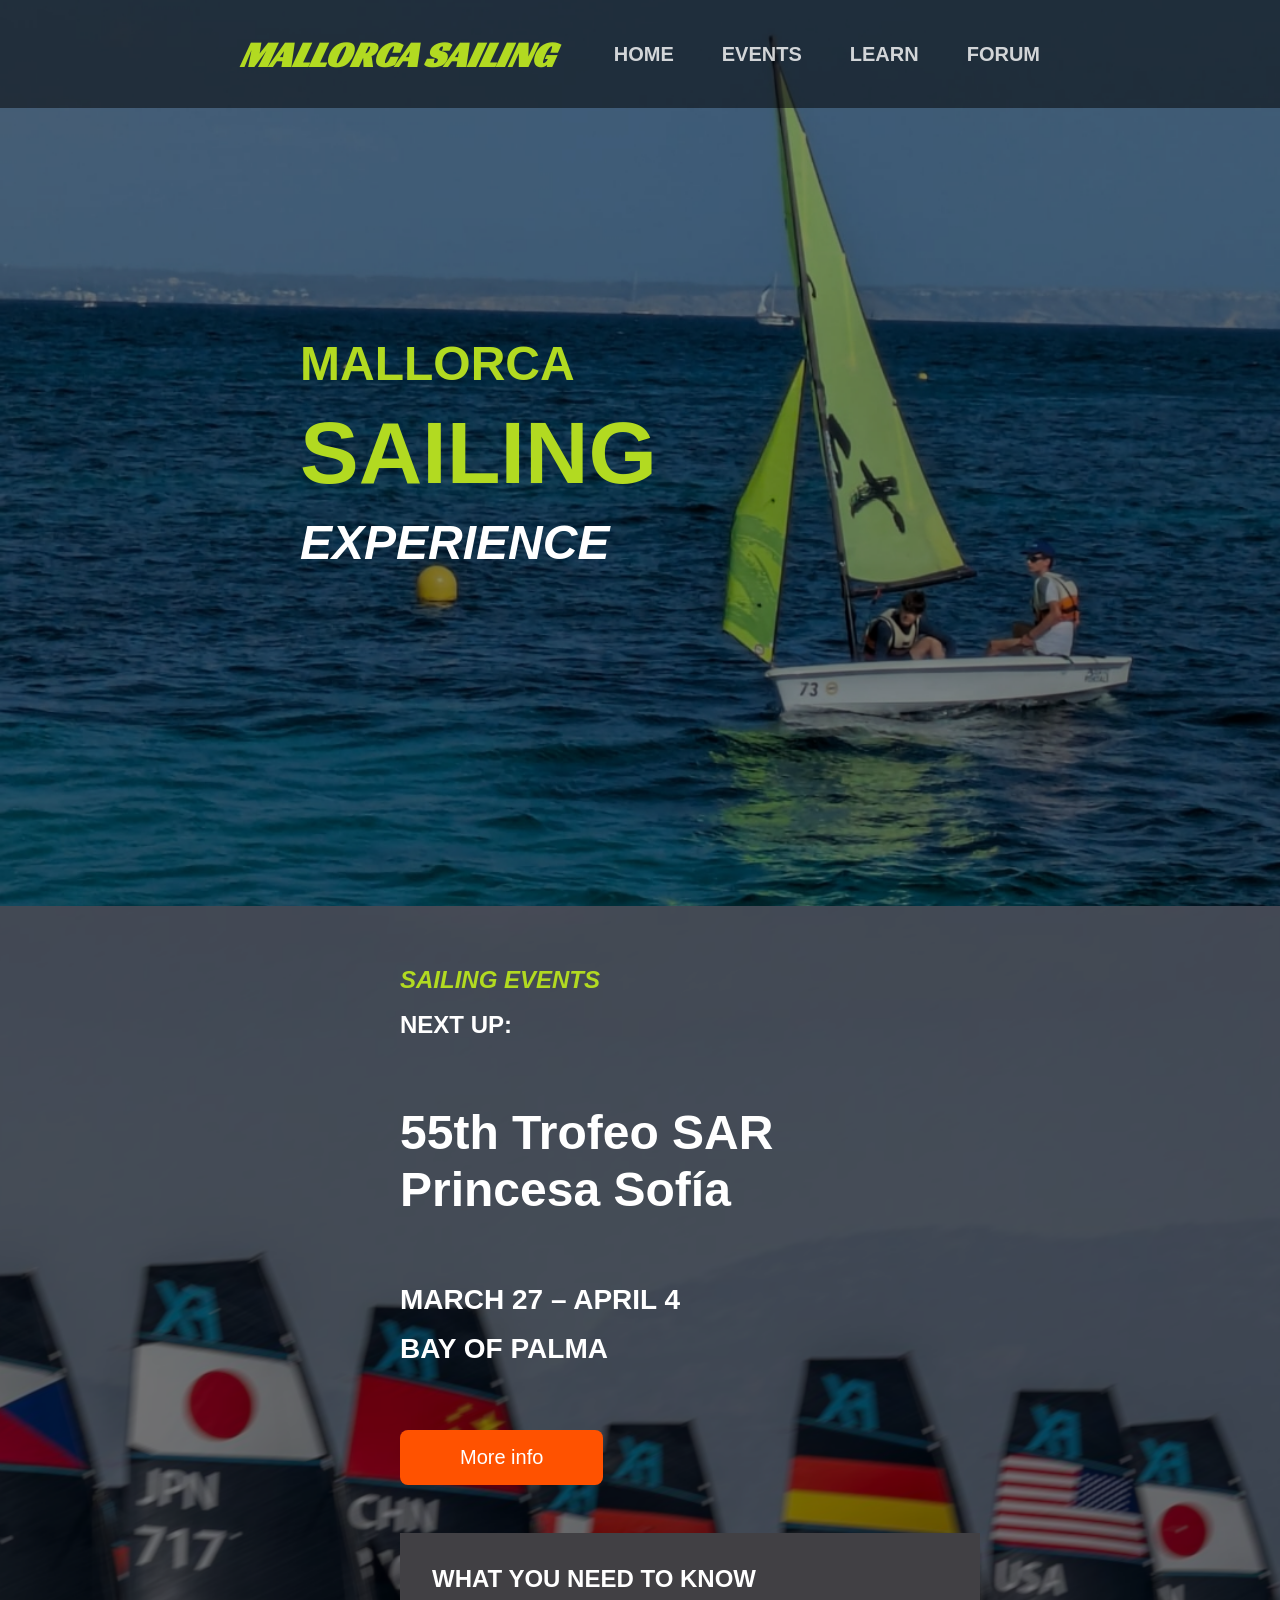
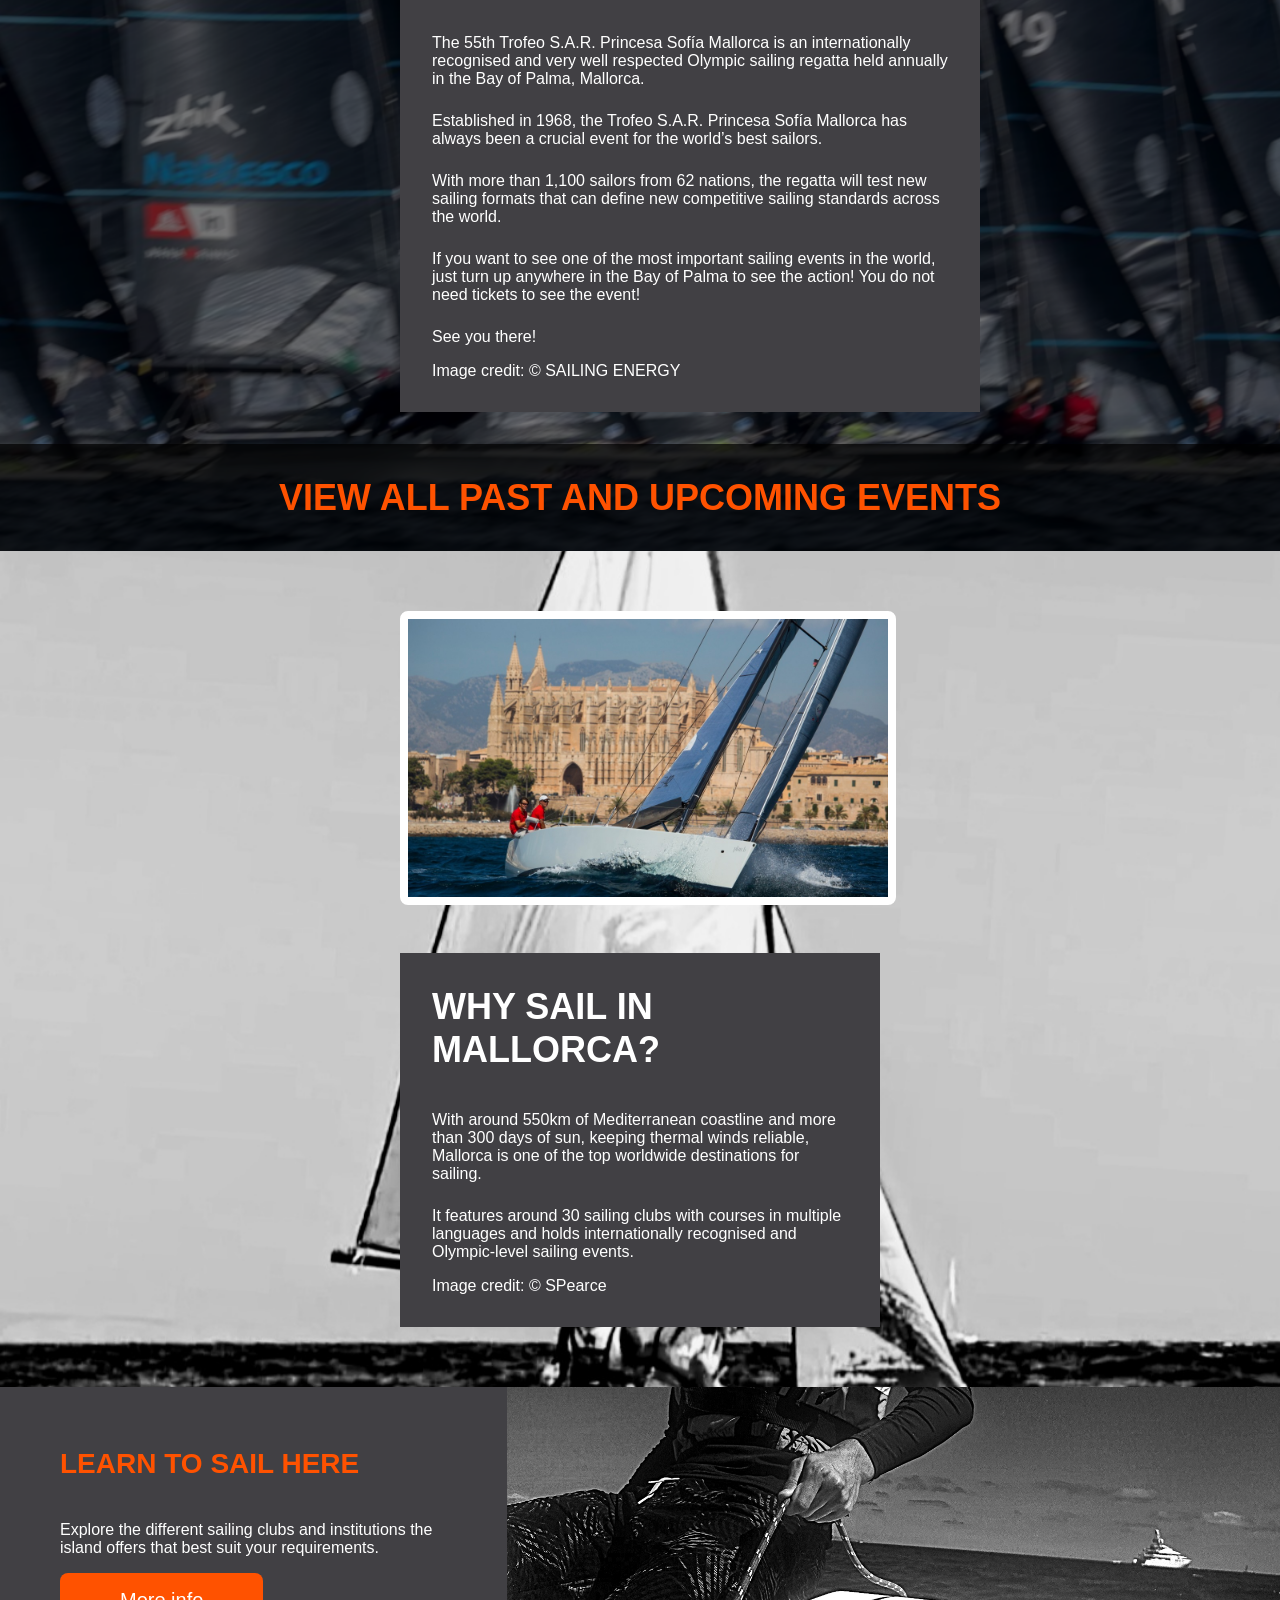
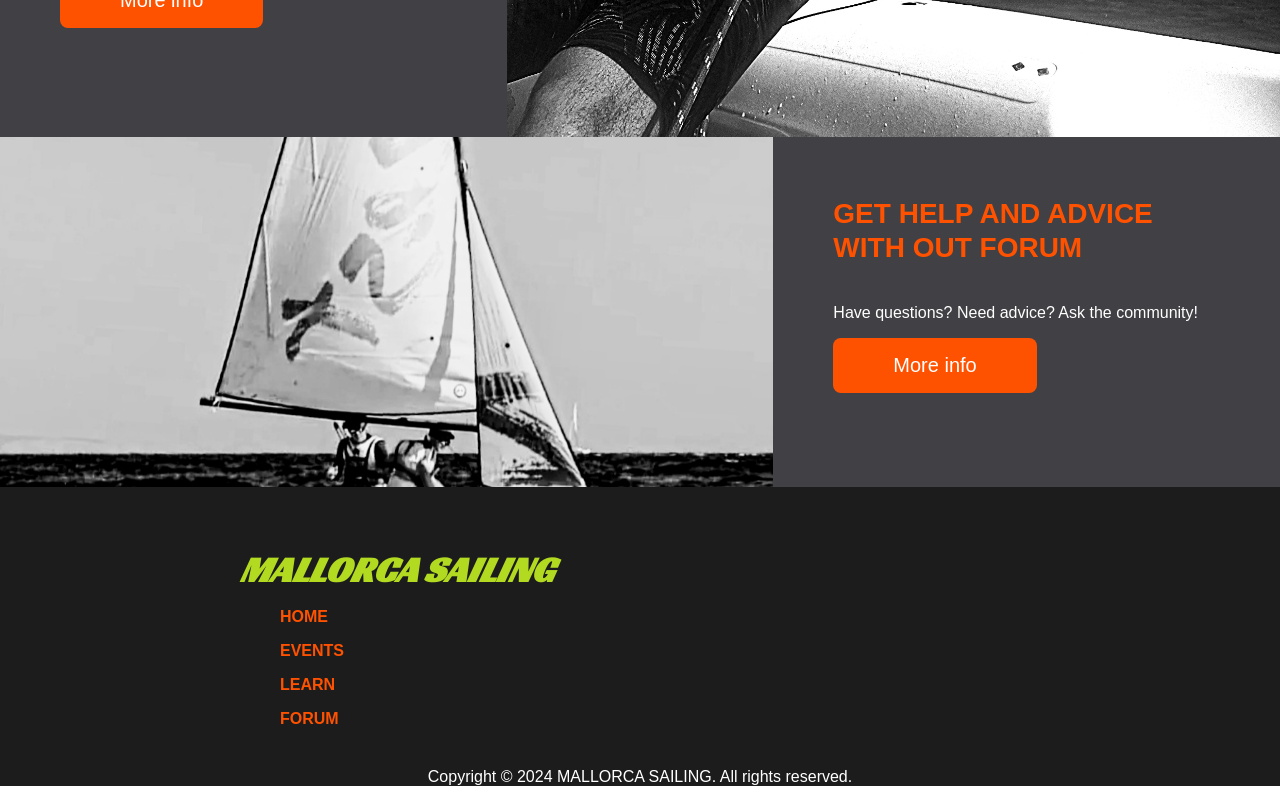
==== index.html @ 7bce22aa "Add files via upload" ====
<!DOCTYPE html>
<html lang="en">
<head>
    <meta charset="UTF-8">
    <meta name="viewport" content="width=device-width, initial-scale=1.0">
    <link href="https://fonts.googleapis.com/css2?family=Racing+Sans+One&display=swap" rel="stylesheet">
    <link rel="stylesheet" href="styles.css">
    <title>MALLORCA SAILING</title>
</head>
<body>
<section class="navbar">
    <div class="navcontent">
        <div class="logo"><i>MALLORCA SAILING</i></div>

<!-- AI GENERATED CODE: ADDING A BURGER MENU FOR MOBILE DEVICES- this section displays the burger icon by styling span to look like lines in css -->

<button class="burger-menu" id="burgerBtn">
    <span></span>
    <span></span>
    <span></span>
</button>

<!-- END OF AI GENERATED CODE -->

        <nav class="defaultlink navbaroptions">
         <ul>
           <li><a href="index.html"><h6>HOME</h6></a></li>
           <li><a href="events.html"><h6>EVENTS</h6></a></li>
           <li><a href="learn.html"><h6>LEARN</h6></a></li>
           <li><a href="forum.html"><h6>FORUM</h6></a></li>
           
         </ul>
        </nav>
    </div>

<!-- AI GENERATED CODE: ADDING A BURGER MENU FOR MOBILE DEVICES- this section displays the nav options -->
<nav class="defaultlink mobile-menu" id="mobileMenu">
    <ul>
        <li><a href="index.html">HOME</a></li>
        <li><a href="events.html">EVENTS</a></li>
        <li><a href="learn.html">LEARN</a></li>
        <li><a href="forum.html">FORUM</a></li>
        
    </ul>
</nav>
<!-- END OF AI GENERATED CODE -->

</section>

<section class="herosection"> 
    <div class="herotext">
        <h1 class="mallorca">MALLORCA</h1>
        <h1 class="sailing">SAILING</h1>
        <h1 class="experience"><i>EXPERIENCE</i></h1>
    </div>
</section>

<section class="trofeo">
    <div class="trofeotext">
        <div class="maindetails">
        <div class="groupedtext">    
            <h5 class="sailingeventstitle"><i>SAILING EVENTS</i></h5>
            <h5>NEXT UP:</h5>
        </div>
            
         <h2>55th Trofeo SAR Princesa Sofía</h2>
            <div class="groupedtext">
                <h4>MARCH 27 – APRIL 4</h4>
                <h4>BAY OF PALMA</h4>
            </div>
          <a href="eventpage.html"><button class="button1">More info</button></a>
        </div>

        <div class="textwithgreybackground">
            <h5>WHAT YOU NEED TO KNOW</h5>
            <p>The 55th Trofeo S.A.R. Princesa Sofía Mallorca is an internationally recognised and very well respected Olympic sailing regatta held annually in the Bay of Palma, Mallorca.</p>
            <p>Established in 1968, the Trofeo S.A.R. Princesa Sofía Mallorca has always been a crucial event for the world’s best sailors.</p>
            <p>With more than 1,100 sailors from 62 nations, the regatta will test new sailing formats that can define new competitive sailing standards across the world.</p>
            <p>If you want to see one of the most important sailing events in the world, just turn up anywhere in the Bay of Palma to see the action! You do not need tickets to see the event!</p>
            <p>See you there!</p>
            <p class="credit">Image credit: © SAILING ENERGY</p>
        </div>
        
        
    </div>
    <div class="defaultlink viewmore">
        <div class="viewmoretext"><a href="events.html"><h3>VIEW ALL PAST AND UPCOMING EVENTS</h3></a></div>
    </div>
</section>

<section class="sailinginmallorca">
    <div class="sailingimagesection">
        <img class="sailingimage" src="images/about-sailing-in-mallorca.jpg" alt="two people sailing">
        
    </div>
    <div class="textwithgreybackground">
        <h3>WHY SAIL IN MALLORCA?</h3>
        <p>With around 550km of Mediterranean coastline and more than 300 days of sun, keeping thermal winds reliable, Mallorca is one of the top worldwide destinations for sailing.</p>
        <p>It features around 30 sailing clubs with courses in multiple languages and holds internationally recognised and Olympic-level sailing events.</p>
        <p class="credit">Image credit: © SPearce</p>
    </div>
</section>

<section class="overviewofsite">
    <div class="content1">
        <div class="textcontent">
             <div class="viewmoretext"><a href="learn.html"><h4>LEARN TO SAIL HERE</h4></a></div>
             <p>Explore the different sailing clubs and institutions the island offers that best suit your requirements.</p>
             <a href="learn.html"><button class="button1">More info</button></a>
        </div>
        <div class="indeximagesection">
             <img src="images/20240704_162201(1).jpg" alt="a person learning how to sail">
        </div>
    </div>

    <div class="content1">
        <div class="indeximagesection">
             <img src="images/Screenshot_20260305_173916_Photo Editor(1).jpg" alt="a small sailboat out at sea">
        </div>
        <div class="textcontent">
             <div class="viewmoretext"><a href="forum.html"><h4>GET HELP AND ADVICE WITH OUT FORUM</h4></a></div>
             <p>Have questions? Need advice? Ask the community!</p>
             <a href="forum.html"><button class="button1">More info</button></a>
        </div>
    </div>
</section>
    


<footer>
    <div class="footercontent">
        <div class="footerrowitems">
             <div class="logo"><i>MALLORCA SAILING</i></div>
                <nav class="defaultlink footernavoptions">
                  <ul>
                     <li><a href="index.html">HOME</a></li>
                     <li><a href="events.html">EVENTS</a></li>
                     <li><a href="learn.html">LEARN</a></li>
                     <li><a href="forum.html">FORUM</a></li>
                  </ul>
                </nav>
        </div>

        <div class="copyright">
             <p>Copyright © 2024 MALLORCA SAILING. All rights reserved.</p>
        </div>
    </div>
</footer>

<!-- AI GENERATED CODE: MAKING THE BURGER MENU FUNCTIONAL- this JS script will display the nav options when the burger button is clicked -->
<script>
    document.getElementById('burgerBtn').addEventListener('click', function() {
        document.getElementById('mobileMenu').classList.toggle('active');
    });
    
    // Optional: Close menu when a link is clicked
    document.querySelectorAll('.mobile-menu a').forEach(link => {
        link.addEventListener('click', function() {
            document.getElementById('mobileMenu').classList.remove('active');
        });
    });
</script>
<!-- END OF AI GENERATED CODE -->

</body>
</html>
---- styles.css ----
/*AI GENERATED CODE - Fixing the margin/ padding issue that caused a space around the aged -- "How do I remove the space around the edge of my website?" */
body, html {
    margin: 0;
    padding: 0;
}
/*END OF AI GENERATED CODE*/

:root {
    /* Color Palette */
    --primary-color: #B2DA21; /* Green */
    --secondary-color: #414044; /* Dark Gray */
    --accent-color: #FF5200; /* Orange */
    --background-color: #FFFFFF; /* Alice Blue */
    --navigation-background-color: rgba(0, 0, 0, 0.5); /* Light Gray */
    --footer-background-color: #1C1C1C; /* Light Gray */
    --text-color: #ffffff; /* Dark Gray */

    /* Typography */
    --logo-font-family: 'Racing Sans One', sans-serif;
    --font-family: 'Bahnschrift', sans-serif;
    --secondary-font-family: 'Helvetica', sans-serif;

    --main-heading-font-size: 88px;
    --main-subheading-font-size: 48px;
    --logo-font-size: 36px;
    --primary-font-size: 36px;
    --secondary-font-size: 28px;
    --tertiary-font-size: 24px;
    --quaternary-font-size: 20px;
    --quinary-font-size: 16px;

    --heading-weight: 700;
    --navigation-weight: 400;

    /* Spacing */
    --small-spacing: 8px;
    --medium-spacing: 16px;
    --large-spacing: 24px;
    --xlarge-spacing: 32px;
    --xxlarge-spacing: 48px;

    /* Padding */
    --xsmall-padding: 8px;
    --small-padding: 16px;
    --regular-padding: 32px;
    --medium-padding: 60px;
    --large-padding: 240px;
    --xlarge-padding: 300px;
    --xxlarge-padding: 400px;

    /* Border Radius */
    --border-radius: 8px;
    --larger-border-radius: 16px;

    /*Margin*/
    --small-margin: 8px;
    --medium-margin: 16px;
    --large-margin: 24px;    


}

/*--GLOBAL TYPOGRAPHY STYLES--*/

h1, h2, h3, h4, h5, h6 {
    font-family: var(--font-family);
    margin: 0;
    margin-bottom: var(--medium-spacing);
    line-height: 1.2;
}

h1 {
    font-size: var(--main-heading-font-size);
}

h2 {
    font-size: var(--main-subheading-font-size);
}

h3 {
    font-size: var(--primary-font-size);
}   

h4 {
    font-size: var(--secondary-font-size);
}   

h5 {
    font-size: var(--tertiary-font-size);
}

h6 {
    font-size: var(--quaternary-font-size);
}   


p {
    font-family: var(--secondary-font-family);
    font-size: var(--quinary-font-size);
    margin: 0;
    margin-top: var(--small-spacing);
}

a {
    color: var(--accent-color);
    font-weight: var(--heading-weight);
    font-family: var(--secondary-font-family);
    text-decoration: underline rgba(255, 82, 0, 0);
    text-decoration-thickness: 3px;
    text-underline-offset: 3px;
    transition: color 0.3s ease, text-decoration-color 0.3s ease;
}

a:hover {
    color: var(--accent-color);
    text-decoration-color: rgba(255, 82, 0, 1);
}




/*-----------------------------NAVIGATION BAR AND FOOTER (USED THROUGHOUT ALL PAGES)-----------------------------*/

/*--NAVIGATION BAR--*/

    


.navbar {
    background-color: var(--navigation-background-color);
    color: var(--text-color);
    display: flex;
    padding: var(--xsmall-padding) var(--large-padding);
    position: fixed;
    top: 0;
    left: 0;
    right: 0;
    z-index: 1000;
}


/*AI GENERATED CODE - Putting the navigation options next to the logo rather than under it -- "Why are my nav options under the logo?" */
.navcontent {
    display: flex;
    justify-content: space-between;
    align-items: center;
    width: 100%;
}
/*END OF AI GENERATED CODE*/


.burger-menu {
    display: none; /* Hidden on desktop */
}

.mobile-menu {
    display: none; /* Hidden by default */
}


.logo {
    font-family: var(--logo-font-family);
    font-size: var(--logo-font-size);
    color: var(--primary-color);
    font-weight: var(--heading-weight);
}


.navbaroptions ul {
    display: flex;
    list-style: none;
    gap: var(--xxlarge-spacing);
    
}

.navbaroptions a {
    color: rgba(255, 255, 255, 0.8);
    padding: var(--small-padding) var(--small-padding);
    /*AI GENERATED CODE - Adjusting underline gap and thickness -- "How do I make the text decoration underline be further apart from the word and thicker?" */
    text-underline-offset: 8px;
    text-decoration-thickness: 3px;
    /*END OF AI GENERATED CODE*/
}

.navbaroptions h6 {
    margin-bottom: 0;
}

.defaultlink a:hover {
    color: rgba(255, 255, 255, 1);
    text-decoration-color: rgba(255, 255, 255, 1);
}

.primarylink a:hover {
    color: var(--accent-color);
    text-decoration-color: rgba(255, 82, 0, 1);
}

.secondarylink a:hover {
    color: var(--secondary-color);
    text-decoration: underline rgba(65, 64, 68 , 1);
}

/*--END OF NAVIGATION BAR--*/

/*--FOOTER--*/
.footercontent {
    background-color: var(--footer-background-color);
    color: var(--text-color);
    display: flex;
    flex-direction: column;
    padding: var(--medium-padding) var(--large-padding);
    font-family: var(--secondary-font-family);
    font-size: var(--quinary-font-size);
    gap: var(--medium-spacing);
}
.footernavoptions ul {
    display: flex;
    flex-direction: column;
    list-style: none;
    gap: var(--medium-spacing);
}

.copyright {
    display: flex;
    justify-content: center;
    align-items: center;
    margin-bottom: calc(var(--medium-padding) * -1);
}

/*END OF FOOTER--*/

/*-----------------------------END OF NAVIGATION BAR AND FOOTER (USED THROUGHOUT ALL PAGES)-----------------------------*/


/*-----------------------------HOME PAGE STYLES-----------------------------*/


/*--HERO SECTION--*/
.herosection {
    min-height: 34vh;
    background-image: url('images/sail2.png');
    background-size: cover;
    background-position: center;
    display: flex;
    flex-direction: column;
    justify-content: center;
    align-items: flex-start;
    padding: var(--xlarge-padding);
    margin-top: 0px;
}

.herotext {
    font-family: var(--font-family);
    display: flex;
    flex-direction: column;
    gap: var(--small-spacing);
}

.mallorca {
    color: var(--primary-color);
    font-size: var(--main-subheading-font-size);
    font-weight: var(--heading-weight);
    margin: 0;
}

.sailing {
    color: var(--primary-color);
    font-size: var(--main-heading-font-size);
    font-weight: var(--heading-weight);
    margin: 0;
}

.experience {
    color: var(--text-color);
    font-size: var(--main-subheading-font-size);
    font-weight: var(--heading-weight);
    margin: 0;
}
/*--END OF HERO SECTION--*/

/*--UPCOMING EVENT INFORMATION--*/
.trofeo {
    background-image: url('images/3252053.png');
    background-size: cover;
    background-position: center;
    color: var(--text-color);
    padding: var(--medium-padding) var(--xlarge-padding) 0 var(--xxlarge-padding);
}

.trofeotext {
    display: flex;
    flex-direction: row;
    flex-wrap: wrap;
    gap: var(--xxlarge-spacing);
}


.maindetails {
    display: flex;
    flex-direction: column;
    gap: var(--xxlarge-spacing);
    flex: 1;
    min-width: 300px;
}

.groupedtext {
    display: flex;
    flex-direction: column;
    gap: var(--xsmall-spacing);
}

.sailingeventstitle {
    color: var(--primary-color);
}

.button1 {
    background-color: var(--accent-color);
    color: var(--text-color);
    padding: var(--small-padding) var(--medium-padding);
    border: none;
    border-radius: var(--border-radius);
    font-family: var(--secondary-font-family);
    font-size: var(--quaternary-font-size);
    cursor: pointer;
    transition: background-color 0.3s ease;
    width: fit-content;
}

.button1:hover {
    background-color: var(--footer-background-color);
    color: var(--primary-color);
}

.moredetails {
    display: flex;
    flex-direction: column;
    background-color: var(--secondary-color);
    padding: var(--small-padding);
    flex: 1;
}

.viewmore {
    margin-top: var(--xlarge-spacing);
    background-color: rgba(0, 0, 0, 0.7);
    color: var(--accent-color);
    padding: var(--regular-padding) var(--medium-padding);
    border: none;
    font-family: var(--secondary-font-family);
    font-size: var(--tertiary-font-size);
    display: flex;
    justify-content: center;
    align-items: center;
    /*AI ADVICE (PULLED CODE)- Not automatically generated, I chose this method to get the .viewmore seection to ignore the padding rules set in the .trofeo section.*/
    margin-left: calc(var(--xxlarge-padding) * -1);
    margin-right: calc(var(--xlarge-padding) * -1);
    /*END OF AI-PULLED CODE*/
}

.viewmore h3 {
    margin-bottom: 0;
}
/*--END OF UPCOMING EVENT INFORMATION--*/
/*--WHY SAIL IN MALLORCA SECTION--*/
.sailinginmallorca {
    background-image: url('images/Screenshot_20260305_173916_Photo\ Editor\(1\).jpg');
    background-size: cover;
    background-position: center;
    padding: var(--medium-padding) var(--xxlarge-padding);
    display: flex;
    flex-direction: row;
    align-items: stretch;
    justify-content: center;
    gap: var(--xxlarge-spacing);
    flex-wrap: wrap;
}

.textwithgreybackground {
    display: flex;
    justify-content: center;
    align-items: left;
    background-color: var(--secondary-color);
    flex-direction: column;
    width: 100%;
    padding: var(--regular-padding);
    color: var(--text-color);
    gap: var(--medium-spacing);
    min-width: 300px;
    flex: 1;
}

.sailingimagesection {
    display: flex;
    flex-direction: column;
    flex:1;
    min-width: 300px;
}

.sailingimage {
    border-color: var(--text-color);
    border-style: solid;
    border-width: 8px;
    border-radius: var(--border-radius);
    width: 100%;
}

.credit {
    height: auto;
    margin: 0;
}
    
.sailinginmallorcatext p {
    margin: 0;
}
/*--END OF WHY SAIL IN MALLORCA SECTION--*/
/*--OVERVIEW OF MALLORCA SAILING--*/
.overviewofsite {
    background-color: var(--background-color);
    display: flex;
    flex-direction: column;
}

.content1 {
    background-color: var(--secondary-color);
    display: flex;
    flex-direction: row;
    max-height: 350px;
}

.textcontent {
    display: flex;
    flex-direction: column;
    gap: var(--medium-spacing);
    padding: var(--medium-padding);
    color: var(--text-color);
    flex: 1;
}

.textcontent button {
    margin-top: auto;
} 

.indeximagesection {
    display: flex;
    flex: 2;
    
    
}


.indeximagesection img {
    width: 100%;
    height: 100%;
    object-fit: cover;
    object-position: center 70%;

}
/*END OF AI GENERATED CODE*/



/*--END OF OVERVIEW OF MALLORCA SAILING--*/




/*-----------------------------END OF HOME PAGE STYLES-----------------------------*/

/*-----------------------------EVENTS STYLES-----------------------------*/
.herosection2 {
    /*AI TIP - I wanted to add a dark overlay to the background image to make the text more readable without having to add a separate element - AI Prompt: "can this work? background-image: url('images/THISONE.jpg') rgba(0, 0, 0, 0.5);" */
    background: linear-gradient(rgba(0, 0, 0, 0.5), rgba(0, 0, 0, 0.5)), url('images/THISONE.jpg');
    /*END OF AI TIP*/
    background-size: cover;
    background-position: bottom;
    display: flex;
    flex-direction: column;
    justify-content: left;
    align-items: left;
    text-align: left;
    padding: var(--small-padding) var(--xlarge-padding) ;
    margin-top: 0px;
    height: 300px;
}

.herotext2 {
    margin-top: 200px;
    color: var(--text-color);
    font-family: var(--font-family);
    font-size: var(--primary-font-size);
    display: flex;
    flex-direction: column;
    gap: var(--small-spacing);
}

/*AI GENERATED CODE - Fixing the issue of the nav options not going to the left and the search bar not going to the right -- "What css rules above are stopping the search bar from appearing to the right side?" */
.secondarynav {
    display: flex;
    flex-direction: row;
    background-color: var(--background-color);
    padding: var(--medium-padding) var(--xlarge-padding);
    
}
/*END OF AI GENERATED CODE*/

.secondarynavcontent {
    display: flex;
    width: 100%;
    justify-content: space-between;
    flex-wrap: wrap;
    gap: var(--medium-spacing);
}

.secondarynavcontent ul {
    display: flex;
    flex-direction: row;
    list-style: none;
    gap: var(--large-spacing);
    margin: 0;
    padding: 0;
}




/*AI GENERATED CODE - I tried to designate one of the nav options selected by default and therefore appear differently to the others but it isnt showing differently, why?" */
.secondarynavcontent a.selected {
/*END OF AI GENERATED CODE*/
    color: var(--accent-color);
    text-decoration: underline var(--accent-color);
    text-decoration-thickness: 3px;
    text-underline-offset: 3px;
}

/*AI GENERATED CODE - Fixing the issue of the nav options not going to the left and the search bar not going to the right -- "What css rules above are stopping the search bar from appearing to the right side?" */
.sncoptions {
    display: flex;
    align-items: center;
    justify-content: flex-start;
}

.searchbar {
    display: flex;
    align-items: center;
    justify-content: flex-end;
}

.searchbar input {
    padding: var(--small-padding);
    width: 400px;
    border: 1px solid var(--secondary-color);
    font-family: var(--secondary-font-family);
    font-size: var(--quaternary-font-size);
}
.searchbar button {
    background-color: var(--accent-color);
    color: var(--text-color);
    border: 1px solid var(--accent-color);
    padding: var(--small-padding) var(--small-padding);
    font-family: var(--secondary-font-family);
    font-size: var(--quaternary-font-size);
    cursor: pointer;
    transition: background-color 0.3s ease;
}

.searchbar button:hover {
    background-color: var(--footer-background-color);
    color: var(--primary-color);
    border: 1px solid var(--footer-background-color);
}
/*END OF AI GENERATED CODE*/

.events {
    background-color: var(--secondary-color);
    display: flex;
    flex-direction: column;
    gap: var(--medium-spacing);
    padding: var(--medium-padding) var(--xlarge-padding);
}

.eventstitle {
    color: var(--primary-color);
    font-family: var(--font-family); 
}

.eventcardlayout {
    display: grid ;
    grid-template-columns: repeat(3, 2fr); 
    gap: var(--medium-spacing);
    justify-content: center;
    align-items: center;
    flex-wrap: wrap; 
    width: 100%;
}

.eventcard {
    background-color: var(--background-color);
    display: flex;
    flex-direction: column;
    flex-grow: 1;
    flex-shrink: 1;
    overflow: hidden;
    padding: var(--small-padding);
    border-radius: var(--border-radius);
    min-height: 550px;
    min-width: 300px;
    box-shadow: #1C1C1C 0px 4px 8px, #1C1C1C 0px 6px 20px;
}

.eventcardcontent {
    display: flex;
    flex-direction: column;
    flex: 1;
    gap: var(--small-spacing);
}

.eventtitle h3 {
    font-family: var(--font-family); 
    font-size: var(--secondary-font-size);      
}

.detailsandsaveoption {
    display: flex;
    flex-direction: row;
    justify-content: space-between;
    align-items: flex-start;
}

.details {
    display: flex;
    flex-direction: column;
    gap: 0px ;
}

.details h6 {
    margin-bottom: 0;
}


.eventimage img {
    width: 100%;
    border-radius: var(--border-radius);
}

.eventdescription {
    font-family: var(--secondary-font-family);
    font-size: var(--quinary-font-size);
    color: var(--secondary-color);
    margin-top: 12px;
    /*AI GENERATED CODE - Fixing the issue of the content in the event cards being at different heights -- "How do I get the .eventimage img,, .eventdescription, and the .learnmore to align with each other across all cards?" */
    flex: 1;
    /*END OF AI GENERATED CODE*/
}


.learnmore {
    display: flex;
    justify-content: center;
}




.loadmorecard {
    height: 582px;
    box-shadow: #1C1C1C 0px 4px 8px, #1C1C1C 0px 6px 20px;
    background-color: var(--primary-color);
    color: var(--secondary-color);
    font-weight: var(--heading-weight);
    display: flex;
    flex-direction: column;
    padding: var(--small-padding);
    border-radius: var(--border-radius);
    border: none;
    cursor: pointer;
    justify-content: center;
    align-items: center;
    transition: background-color 0.3s ease, color 0.3s ease;
}


.loadmorecard:hover {
    background-color: var(--footer-background-color);
    color: var(--primary-color);
}

/*-----------------------------END OF EVENTS STYLES-----------------------------*/

/*-----------------------------EVENT PAGE STYLES-----------------------------*/

.navbar2 {
    background-color: var(--secondary-color);
    color: var(--text-color);
    display: flex;
    padding: var(--xsmall-padding) var(--large-padding);
    left: 0;
    right: 0;
}

.backbuttonarea {
    display: flex;
    align-items: center;
    gap: var(--small-spacing);
    padding: var(--medium-padding) var(--xlarge-padding);
    margin-top: 90px;
}



.eventherosection {
    display: flex;
    flex-direction: column;
    justify-content: left;
    align-items: left;
    text-align: left;
    padding: var(--small-padding) var(--xlarge-padding) ;
}

.eventcontent {
    display: flex;
    flex-direction: column;
    gap: var(--medium-spacing);
    padding: var(--medium-padding) var(--xlarge-padding);
}

.eventcontentflex1 {
    display: flex;
    flex-direction: row;
    gap: var(--xxlarge-spacing);
    
}

.whatisit {
    display: flex;
    flex-direction: column;
    gap: var(--small-spacing);
    flex: 1;
}

.eventcontentimage {
    display: flex;
    flex-direction: column;
    flex: 1;
    
}

.eventcontentimage img {
    width: 100%;
    border-radius: var(--border-radius);
}
.eventcontentflex2 {
    display: flex;
    flex-direction: row;
    gap: var(--xxlarge-spacing);
}

.flexrow {
    display: flex;
    flex-direction: row;
}




#map { min-height: 200px;
flex: 1 }
.weather-card {
  font-family: sans-serif;
  background: var(--secondary-color);
  padding: 20px;
  max-width: 300px;
  box-shadow: 0 4px 6px rgba(0,0,0,0.1);
  flex:1;
  color: var(--primary-color);
}


.data-point {
  display: flex;
  justify-content: space-between;
  margin: 10px 0;
  border-bottom: 1px solid #ddd;
}



.otherupcomingevents {
    display: flex;
    flex-direction: column;
    gap: var(--medium-spacing);
    padding: var(--medium-padding) var(--xlarge-padding);
}

/*-----------------------------END OF EVENT PAGE STYLES-----------------------------*/

/*-----------------------------LEARN STYLES-----------------------------*/

.learnintro {
    background-image: url('images/learnbg.png');
    background-size: cover;
    background-position: bottom;
    min-height: 300px;
}

.learncontent {
    display: flex;
    flex-direction: column;
    gap: var(--medium-spacing);
    padding: var(--medium-padding) var(--xlarge-padding);
    

}

.learnimagesandquote {
    display: flex;
    flex-direction: row;
    gap: var(--xxlarge-spacing);
    align-items: center;
    flex-wrap: wrap;
}
.learnimagesandquote img {
    width: 300px;
    height: 300px;
    object-fit: cover;
    border-radius: var(--border-radius);
    flex: 1;
}
.learnimagesandquote .quote {
    flex: 1;
    color: var(--text-color);
    background-color: var(--navigation-background-color);
    padding: var(--small-padding);
    border-radius: var(--border-radius);
}

.headingandfilter {
    display: flex;
    flex-direction: row;
    gap: var(--xxlarge-spacing);
    align-items: center;
    padding: var(--medium-padding) var(--xlarge-padding);
    flex-wrap: wrap;
}

.clubs {
    display: flex;
    flex-direction: column;
    gap: var(--medium-spacing);
    padding: var(--medium-padding) var(--xlarge-padding);
}

.clubsection {
    display: flex;
    flex-direction: row;
    gap: var(--xxlarge-spacing);
    align-items: center;
    flex-wrap: wrap;
}

.clubsectiontext {
    display: flex;
    flex-direction: column;
    color: var(--footer-background-color);
    flex: 1;
    gap: var(--small-spacing);
}
.clubsection img {
    width: 500px;
    height: 300px;
    object-fit: scale-down;
    border-radius: var(--border-radius);
    flex: 1;
}

.tags {
    display: flex;
    flex-direction: row;
    gap: var(--small-spacing);
    flex-wrap: wrap;
}

.tag {
    background-color: var(--secondary-color);
    color: var(--text-color);
    border-radius: var(--larger-border-radius);
    padding: var(--xsmall-padding) var(--small-padding);
    font-family: var(--secondary-font-family);
}

.divider {
    height: 2px;
    background-color: var(--secondary-color);
    margin: var(--medium-spacing) 0;
}

/*-----------------------------END OF LEARN STYLES-----------------------------*/

/*-----------------------------FORUM STYLES-----------------------------*/

.createpost {
    padding: var(--xsmall-padding) var(--xlarge-padding);
}

.forumcontent {
    display: flex;
    flex-direction: column;
    gap: var(--medium-spacing);
    padding: var(--medium-padding) var(--xlarge-padding);
}

.forumpostcard {
    background-color: var(--secondary-color);
    display: flex;
    flex-direction: column;
    gap: var(--large-spacing);
    padding: var(--regular-padding) var(--medium-padding);
    border-radius: var(--larger-border-radius);
    box-shadow: #1C1C1C 0px 4px 8px, #1C1C1C 0px 6px 20px;
}

.forumpost {
    font-family: var(--secondary-font-family);
    font-size: var(--quinary-font-size);
    color: var(--text-color);
}

.forumpostdetails {
    display: flex;
    flex-direction: row;
    gap: var(--medium-spacing);
    align-items: center;
    justify-content: flex-end;
}

.viewmoretext h3 {
    margin-bottom: 0;
}

/*-----------------------------LIVE WEATHER STYLES-----------------------------*/
























































@media (max-width: 1024px) {

.navbar {
    padding: var(--small-padding) var(--small-padding);
}

/*---------------------burgermenu css---------------------*/

.burger-menu {
    display: flex;
    flex-direction: column;
    background: none;
    border: none;
    cursor: pointer;
    gap: 6px;
}

.burger-menu span {
    width: 25px;
    height: 3px;
    background-color: #ffffff;
    border-radius: 2px;
    transition: 0.3s;
}

.navbaroptions {
    display: none; /* Hide desktop menu on mobile */
}

.mobile-menu {
    display: none;
    position: absolute;
    top: 77px;
    left: 50%;    /* as I cannot have flex display and therefore use flex-end to position the menu, by using left and right margins and setting percentages I can, not only position the nav options, but i can determine the width too */
    right: 0;
    background-color: var(--footer-background-color);
    padding: 20px;
}

.mobile-menu.active {
    display: flex;
}

.mobile-menu ul {
    display: flex;
    flex-direction: column;
    list-style: none;
    gap: var(--xlarge-spacing);
}

.mobile-menu a {
    color: var(--text-color);
}

/*---------------------burgermenu css---------------------*/


    .herosection { 
         padding: var(--large-padding) var(--medium-padding) 
    }

    .trofeo {
        padding: var(--medium-padding) var(--medium-padding) 0 var(--medium-padding);
        gap: var(--small-spacing);
    }

    .maindetails {
        gap: var(--medium-spacing);
    }

    .viewmore {
        margin-left: calc(var(--large-padding) * -1);
        margin-right: calc(var(--large-padding) * -1);
    }

    .content1 {
        max-height: 400px;
    }


    .sailinginmallorca {
        padding: var(--small-padding) var(--medium-padding);
    }

    .footercontent {
        padding: var(--medium-padding) var(--medium-padding);
    }


/*EVENTS PAGE*/

    .herosection2 {
        padding: var(--medium-padding) var(--medium-padding);
    }

    .secondarynav {
        padding: var(--medium-padding) var(--medium-padding);
    }

    .secondarynavcontent {
        width: auto;
    }
    .secondarynavcontent ul{
        gap: auto;
    }

    .secondarynavcontent a{
        text-align: center;
    }

    .secondarynavcontent a.selected, a {
    text-underline-offset: 3px;
    
    }

    .searchbar input {
        width: auto;
    }
    .events {
        padding: var(--medium-padding) var(--medium-padding);
    }

    .eventcardlayout {
        grid-template-columns: repeat(2, 1fr); 
    }

/*LEARN PAGE*/

       .learncontent {
        padding: var(--medium-padding) var(--large-padding);
    }

    .learnimagesandquote {
        gap: var(--large-spacing);
    }
    .headingandfilter {
        padding: var(--medium-padding) var(--medium-padding);
        gap: var(--large-spacing);
        display: flex;
        justify-content: center;


    }

    .clubs {
        padding: var(--small-padding) var(--medium-padding);
        
    }

     .clubsection {
        gap: var(--large-spacing);
        
    }

    .clubsection img {
        width: 100%;
        height: auto;
    }


        /*FORUM PAGE*/

    .createpost {
        padding: var(--small-padding) var(--large-padding);
    }

    .forumcontent {
        padding: var(--medium-padding) var(--large-padding);
    }

     .forumpostcard {
        padding: var(--medium-padding) var(--medium-padding);
        min-width: 350px;
    }


  /*EVENTPAGE PAGE*/

    .backbuttonarea {
        padding: var(--small-padding) var(--medium-padding);
    }
    .eventherosection {
    padding: var(--small-padding) var(--medium-padding) ;
    }
    .eventcontent {
        padding: var(--medium-padding) var(--medium-padding);
    }

    .eventcontentflex1 {
    display: flex;
    flex-direction: column;
    gap: var(--large-spacing);
    }

    .eventcontentflex2 {
    display: flex;
    flex-direction: column;
    gap: var(--large-spacing);
    }
    
    .otherupcomingevents {
        padding: var(--medium-padding) var(--medium-padding);
    }




}

@media (max-width: 768px) {




    .herosection { 
        padding: var(--large-padding) var(--medium-padding) 
    }


    .maindetails {
        gap: var(--small-spacing);
    }

    .viewmore {
        margin-left: calc(var(--medium-padding) * -1);
        margin-right: calc(var(--medium-padding) * -1);
    }

    .content1 {
        max-height: 600px;
    }


    .sailinginmallorca {
        padding: var(--small-padding) var(--small-padding);
    }

    .footercontent {
        padding: var(--medium-padding) var(--medium-padding);
    }



    /*EVENTS PAGE*/

    .herosection2 {
        padding: var(--small-padding) var(--medium-padding);
    }

    .secondarynav {
        padding: var(--small-padding) var(--medium-padding);
    }

    .secondarynavcontent {
        width: auto;
    }
    .secondarynavcontent ul{
        gap: auto;
    }

    .secondarynavcontent a{
        text-align: center;
    }

    .secondarynavcontent a.selected, a {
    text-underline-offset: 3px;
    
    }

    .searchbar input {
        width: auto;
    }
    .events {
        padding: var(--medium-padding) var(--medium-padding);
    }

    .eventcardlayout {
        grid-template-columns: 1fr; 
    }

    /*LEARN PAGE*/
    .learncontent {
        padding: var(--medium-padding) var(--medium-padding);
    }

    .learnimagesandquote {
        gap: var(--medium-spacing);
    }
    .headingandfilter {
        padding: var(--small-padding) var(--medium-padding);
        gap: var(--medium-spacing);

    }

    .clubs {
        padding: var(--medium-padding) var(--medium-padding);
    }

     .clubsection {
        gap: var(--medium-spacing);
    }

    .clubsection img {
        width: 100%;
        height: auto;
    }

    /*FORUM PAGE*/

    .createpost {
        padding: var(--xsmall-padding) var(--medium-padding);
    }

    .forumcontent {
        padding: var(--medium-padding) var(--medium-padding);
    }

     .forumpostcard {
        padding: var(--medium-padding) var(--medium-padding);
        min-width: 250px;
    }

/*EVENTPAGE PAGE not chnaged for phone size (no need)*/

}
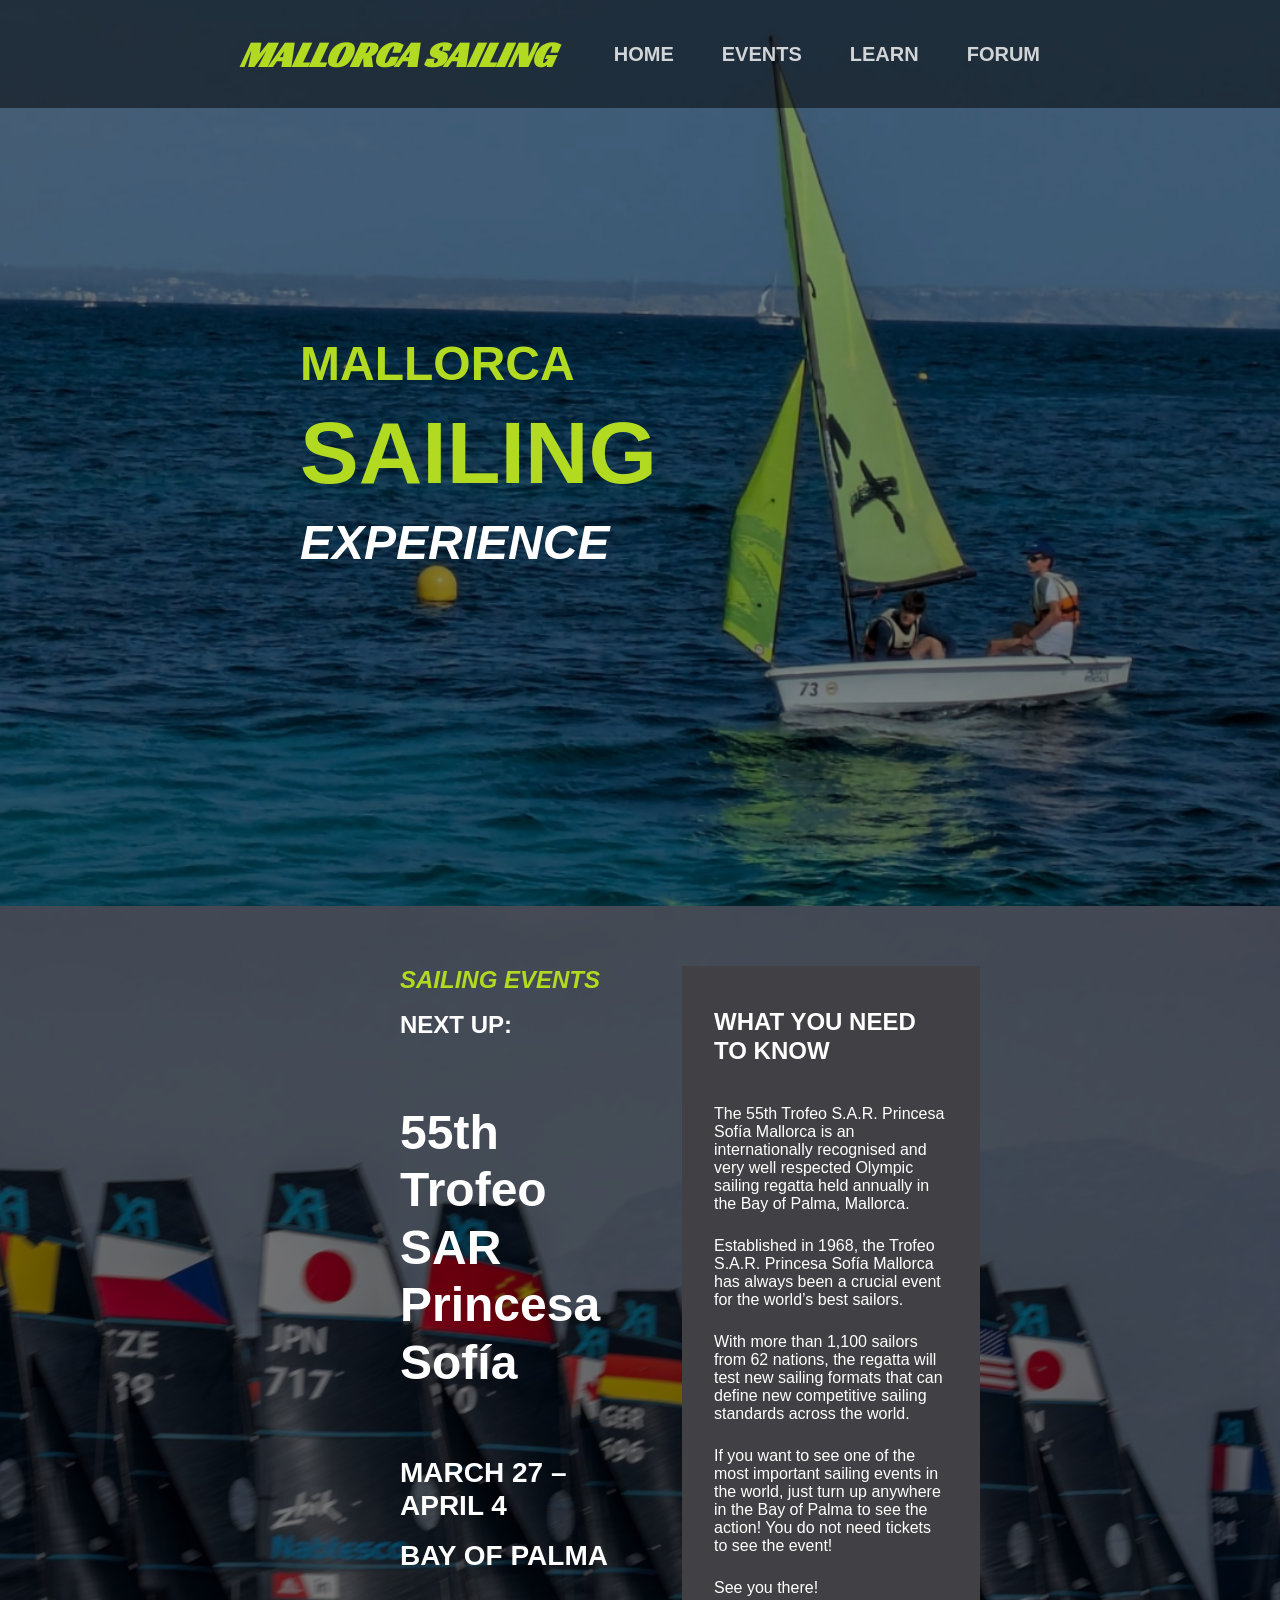
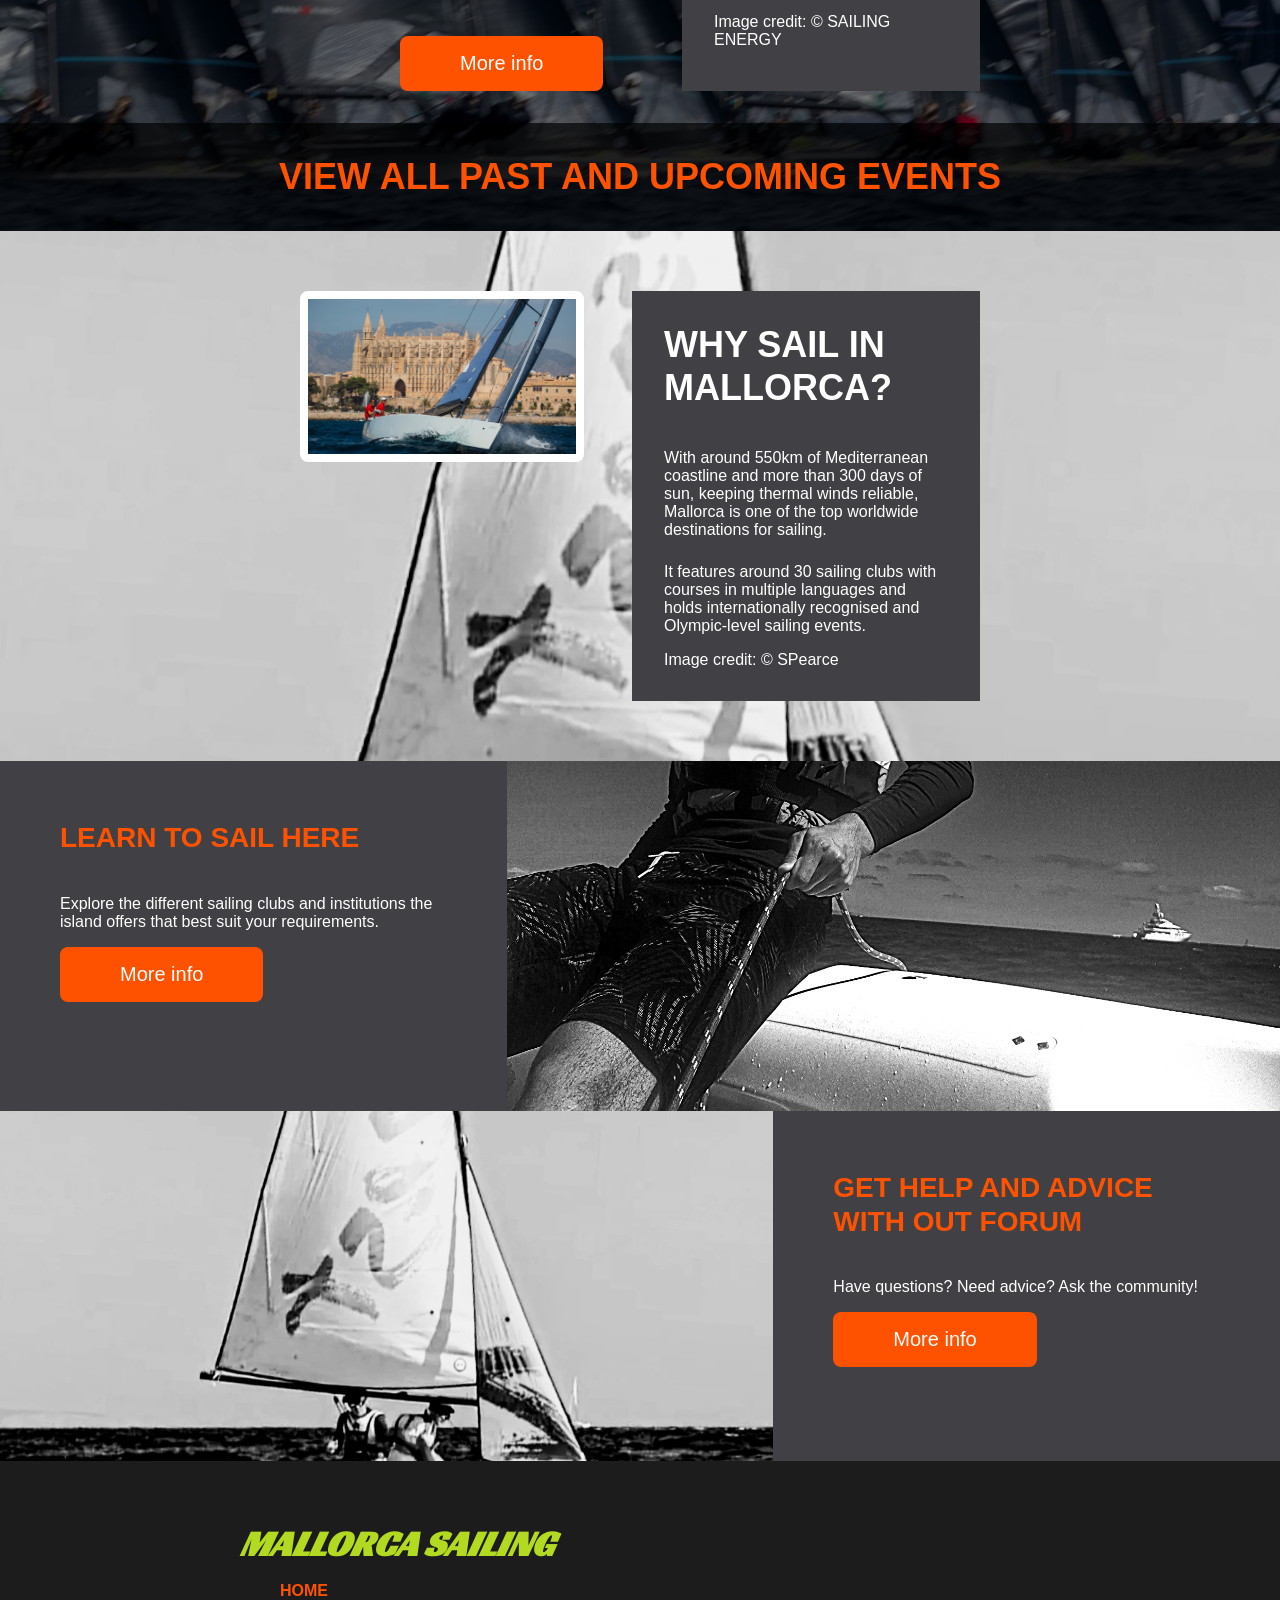
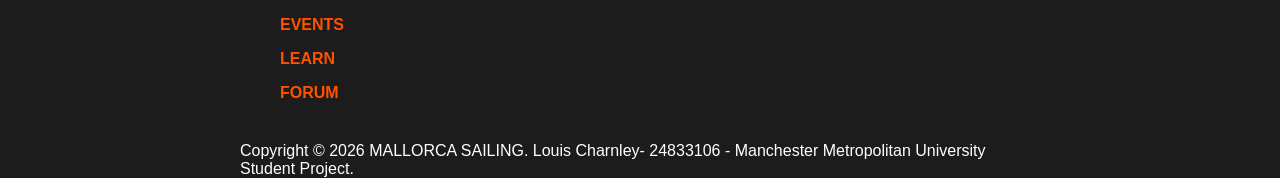
==== commit ea14c7c8: "updating text sections for each page please ignore commit messages" ====
--- a/index.html
+++ b/index.html
@@ -142,7 +142,7 @@
         </div>
 
         <div class="copyright">
-             <p>Copyright © 2024 MALLORCA SAILING. All rights reserved.</p>
+             <p>Copyright © 2026 MALLORCA SAILING. Louis Charnley- 24833106 - Manchester Metropolitan University Student Project.</p>
         </div>
     </div>
 </footer>
@@ -163,4 +163,4 @@
 <!-- END OF AI GENERATED CODE -->
 
 </body>
-</html>+</html>
--- a/styles.css
+++ b/styles.css
@@ -301,7 +301,7 @@
     flex-direction: column;
     gap: var(--xxlarge-spacing);
     flex: 1;
-    min-width: 300px;
+    min-width: 200px;
 }
 
 .groupedtext {
@@ -366,13 +366,13 @@
     background-image: url('images/Screenshot_20260305_173916_Photo\ Editor\(1\).jpg');
     background-size: cover;
     background-position: center;
-    padding: var(--medium-padding) var(--xxlarge-padding);
+    color: var(--text-color);
+    padding: var(--medium-padding) var(--xlarge-padding) ;
     display: flex;
     flex-direction: row;
-    align-items: stretch;
-    justify-content: center;
     gap: var(--xxlarge-spacing);
     flex-wrap: wrap;
+    
 }
 
 .textwithgreybackground {
@@ -385,15 +385,15 @@
     padding: var(--regular-padding);
     color: var(--text-color);
     gap: var(--medium-spacing);
-    min-width: 300px;
     flex: 1;
+    min-width: 200px;
 }
 
 .sailingimagesection {
     display: flex;
     flex-direction: column;
     flex:1;
-    min-width: 300px;
+    min-width: 200px;
 }
 
 .sailingimage {
@@ -401,7 +401,8 @@
     border-style: solid;
     border-width: 8px;
     border-radius: var(--border-radius);
-    width: 100%;
+    max-width: 100%;
+    object-fit: scale-down;
 }
 
 .credit {
@@ -624,6 +625,7 @@
     flex-direction: row;
     justify-content: space-between;
     align-items: flex-start;
+    flex-wrap: wrap;
 }
 
 .details {
@@ -936,7 +938,7 @@
     margin-bottom: 0;
 }
 
-/*-----------------------------LIVE WEATHER STYLES-----------------------------*/
+
 
 
 
@@ -1025,7 +1027,7 @@
 .mobile-menu {
     display: none;
     position: absolute;
-    top: 77px;
+    top: 76px;
     left: 50%;    /* as I cannot have flex display and therefore use flex-end to position the menu, by using left and right margins and setting percentages I can, not only position the nav options, but i can determine the width too */
     right: 0;
     background-color: var(--footer-background-color);
@@ -1064,8 +1066,8 @@
     }
 
     .viewmore {
-        margin-left: calc(var(--large-padding) * -1);
-        margin-right: calc(var(--large-padding) * -1);
+        margin-left: calc(var(--medium-padding) * -1);
+        margin-right: calc(var(--medium-padding) * -1);
     }
 
     .content1 {
@@ -1317,4 +1319,274 @@
 
 /*EVENTPAGE PAGE not chnaged for phone size (no need)*/
 
-}+}
+
+
+@media (max-width: 425px) {
+
+    .navbar {
+    padding: var(--xsmall-padding) var(--small-padding);
+}
+
+
+
+
+
+
+    .herosection { 
+         padding: var(--medium-padding) var(--small-padding);
+         min-height: 30vh;
+    }
+
+    .trofeo {
+        padding: var(--small-padding) var(--small-padding) 0 var(--small-padding);
+        gap: var(--small-spacing);
+    }
+
+    .maindetails {
+        gap: var(--small-spacing);
+    }
+
+
+    .viewmore {
+        margin-left: calc(var(--small-padding) * -1);
+        margin-right: calc(var(--small-padding) * -1);
+    }
+
+    .sailinginmallorca {
+        padding: var(--small-padding);
+        gap: var(--small-spacing);
+    }
+
+    
+
+    .textwithgreybackground{
+        
+        padding: var(--small-padding);
+    }
+
+    .sailinginmallorca .textwithgreybackground h3 {
+        font-size: var(--tertiary-font-size);
+    }
+
+
+    
+
+    
+
+
+
+    .content1 {
+        display: flex;
+        max-height: 600px;
+        flex-direction: column;
+        overflow: hidden;
+    }
+
+    .textcontent {
+    gap: var(--small-spacing);
+    padding: var(--small-padding);
+}
+
+    .indeximagesection {
+        flex-direction: column;
+    }
+
+    .footercontent {
+        padding: var(--medium-padding) var(--small-padding);
+        gap: var(--small-spacing);
+    }
+
+
+/*EVENTS PAGE*/
+
+    .herosection2 {
+        padding: var(--small-padding) var(--small-padding);
+        height: 250px;
+    }
+
+    .secondarynav {
+        padding: var(--small-padding) var(--small-padding);
+        display: flex;
+        flex-direction: column;
+        flex-wrap: nowrap;
+    }
+
+    .secondarynavcontent {
+        width: auto;
+        gap: var(--small-spacing);
+    }
+    .secondarynavcontent ul{
+        gap: var(--small-spacing);
+    }
+
+    .secondarynavcontent a{
+        text-align: center;
+        text-underline-offset: 2px;
+    }
+
+
+
+    .sncoptions ul{
+        display: flex;
+        flex-direction: column;
+        gap: var(--xsmall-spacing);
+    }
+
+    .sncoptions ul li{
+        display: flex;
+        justify-content: flex-start;
+    }
+
+    .searchbar {
+        width: 100%;
+        justify-content: flex-start;
+    }
+
+    .searchbar input {
+        width: 100%;
+        max-width: 100%;
+    }
+    .events {
+        padding: var(--small-padding) var(--small-padding);
+        gap: var(--small-spacing);
+    }
+
+    .eventcardlayout {
+        grid-template-columns: 1fr; 
+        gap: var(--small-spacing);
+    }
+
+    .eventcard {
+        min-height: 450px;
+        min-width: unset;
+    }
+
+    .loadmorecard {
+        height: 450px;
+    }
+
+    .forumpostdetails {
+        display: flex;
+        flex-wrap: wrap;
+        gap: var(--small-spacing);
+    }
+
+/*LEARN PAGE*/
+
+       .learncontent {
+        padding: var(--small-padding) var(--small-padding);
+        gap: var(--small-spacing);
+    }
+
+    .learnimagesandquote {
+        gap: var(--small-spacing);
+        flex-direction: column;
+    }
+
+    .learnimagesandquote img {
+        width: 100%;
+        height: auto;
+        max-width: 100%;
+    }
+
+    .headingandfilter {
+        padding: var(--small-padding) var(--small-padding);
+        gap: var(--small-spacing);
+        display: flex;
+        flex-direction: column;
+        justify-content: center;
+    }
+
+    .clubs {
+        padding: var(--small-padding) var(--small-padding);
+        gap: var(--small-spacing);
+    }
+
+     .clubsection {
+        gap: var(--small-spacing);
+        flex-direction: column;
+    }
+
+    .clubsection img {
+        width: 100%;
+        height: auto;
+        max-width: 100%;
+    }
+
+
+        /*FORUM PAGE*/
+
+    .createpost {
+        padding: var(--small-padding) var(--small-padding);
+    }
+
+    .forumcontent {
+        padding: var(--small-padding) var(--small-padding);
+        gap: var(--small-spacing);
+    }
+
+     .forumpostcard {
+        padding: var(--small-padding) var(--small-padding);
+        gap: var(--medium-spacing);
+        min-width: unset;
+    }
+
+
+  /*EVENTPAGE PAGE*/
+
+    .backbuttonarea {
+        padding: var(--small-padding) var(--small-padding);
+        margin-top: 70px;
+    }
+    .eventherosection {
+    padding: var(--small-padding) var(--small-padding) ;
+    }
+    .eventcontent {
+        padding: var(--small-padding) var(--small-padding);
+        gap: var(--small-spacing);
+    }
+
+    .eventcontentflex1 {
+    display: flex;
+    flex-direction: column;
+    gap: var(--small-spacing);
+    }
+
+    .eventcontentflex2 {
+    display: flex;
+    flex-direction: column;
+    gap: var(--small-spacing);
+    }
+
+    .eventcontentimage img {
+        max-width: 100%;
+        width: 100%;
+    }
+    
+    .otherupcomingevents {
+        padding: var(--small-padding) var(--small-padding);
+        gap: var(--small-spacing);
+    }
+
+    .logo {
+    
+    font-size: var(--tertiary-font-size);
+    }
+
+    .mallorca {
+
+    font-size: var(--quaternary-font-size);
+}
+
+.sailing {
+    font-size: var(--secondary-font-size);
+}
+
+.experience {
+
+    font-size: var(--quaternary-font-size);
+
+}
+
+}
